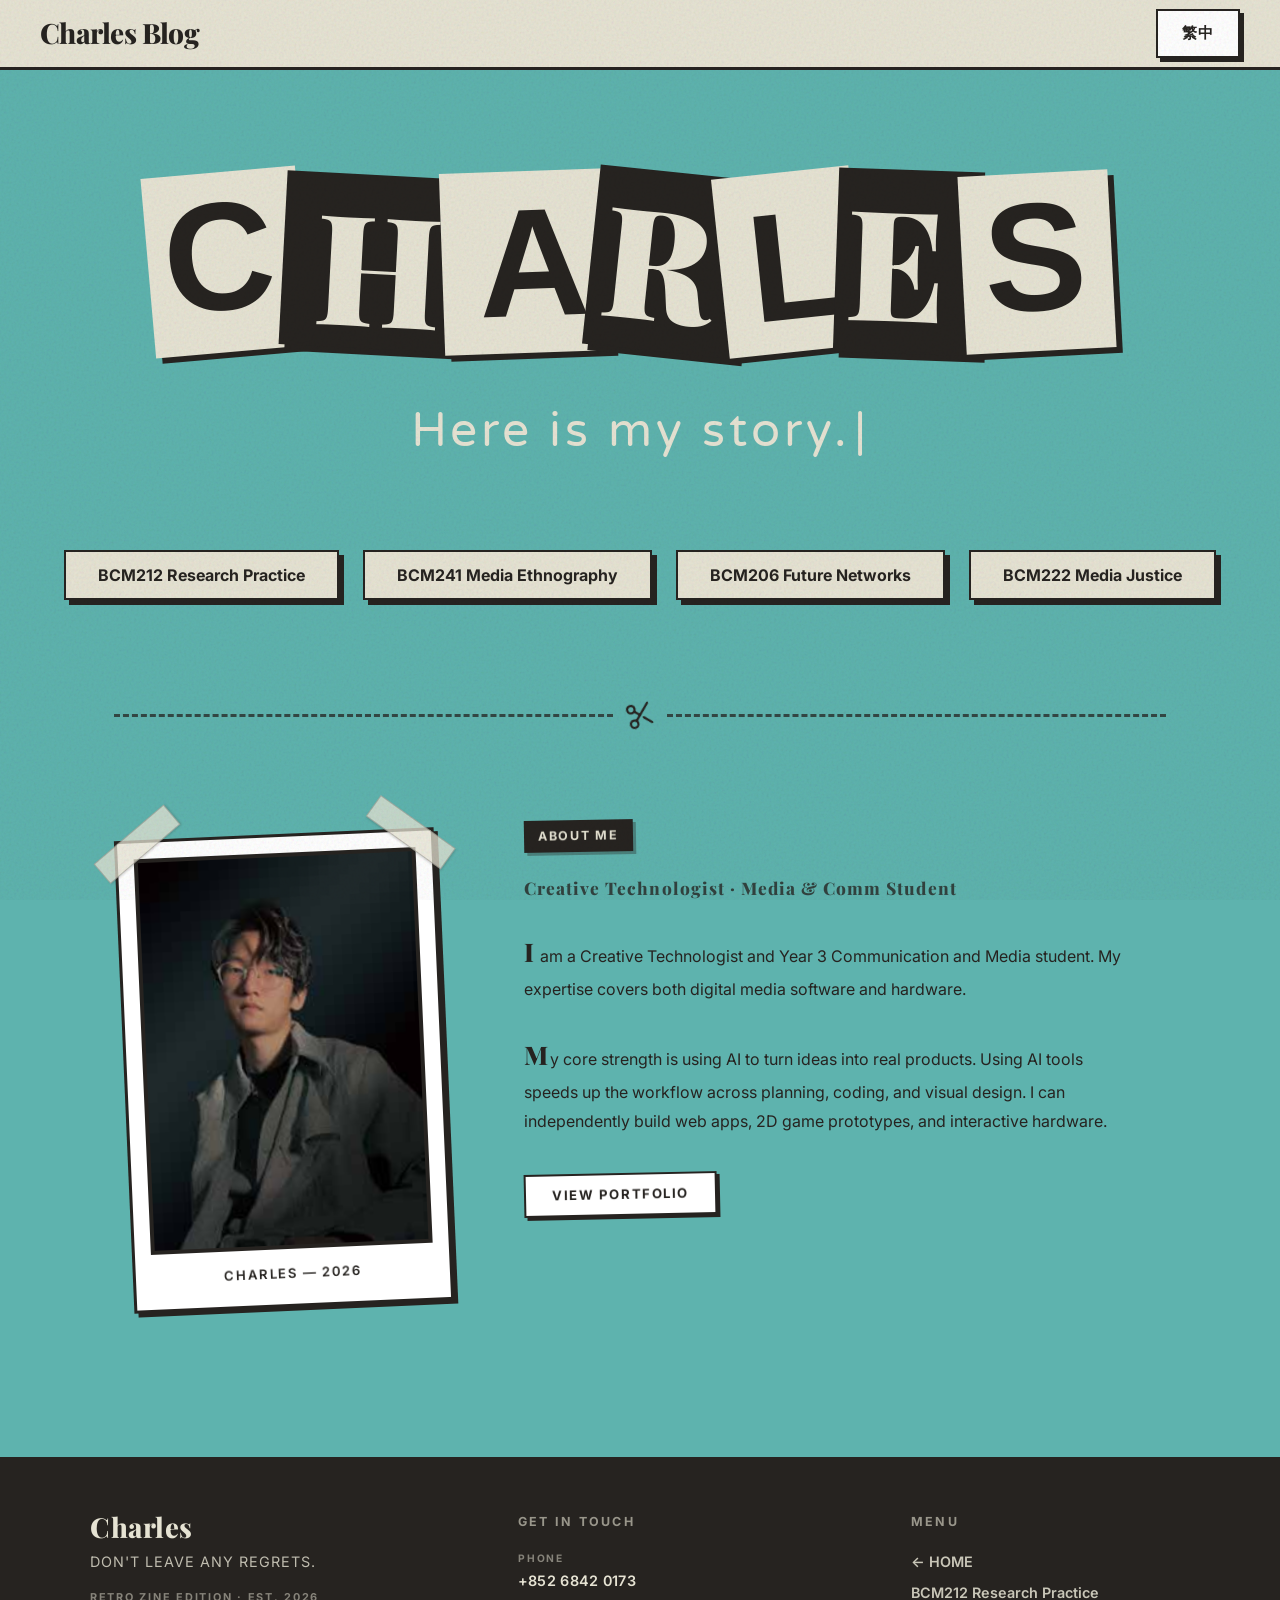
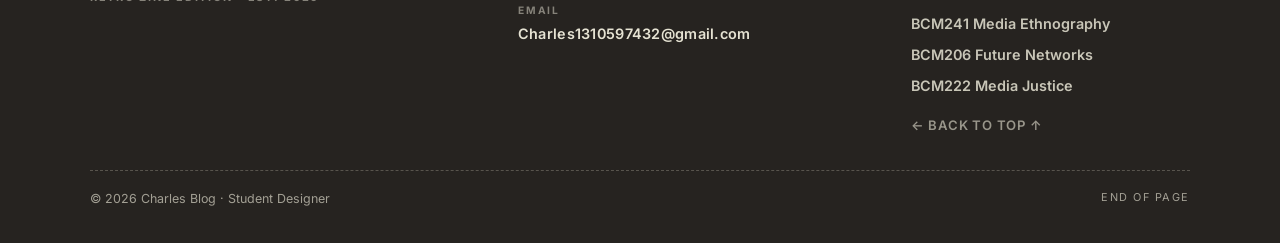
==== index.html @ c392b86a "第一次正式上傳" ====
<!DOCTYPE html>
<html lang="en">
<head>
    <meta charset="UTF-8">
    <meta name="viewport" content="width=device-width, initial-scale=1.0">
    <meta name="description" content="Charles Blog — student designer zine." data-i18n-attr="content:home.metaDesc">
    <title>Charles Blog</title>

    <!-- Google Fonts: Inter(无衬线UI字体) + Playfair Display(衬线标题字体) + Varela Round(圆润副标题) -->
    <link rel="preconnect" href="https://fonts.googleapis.com">
    <link rel="preconnect" href="https://fonts.gstatic.com" crossorigin>
    <link href="https://fonts.googleapis.com/css2?family=Inter:wght@400;500;600;700&family=Playfair+Display:wght@700;800;900&family=Varela+Round&display=swap" rel="stylesheet">

    <!-- 主样式表 -->
    <link rel="stylesheet" href="styles.css">
</head>
<body>
    <!-- 纸张肌理叠加层 -->
    <div class="texture-overlay" aria-hidden="true"></div>

    <!-- 主内容容器 -->
    <div class="main-wrapper">

        <!-- 顶部导航栏 -->
        <nav class="navbar" role="navigation">
            <div class="navbar-container">
                <!-- 左侧 Logo -->
                <a href="index.html" class="logo" aria-label="Charles Blog">
                    Charles Blog
                </a>

                <!-- 右侧导航动作区 -->
                <div class="nav-actions">
                    <button class="lang-switch-btn" data-lang-switch type="button" aria-label="Switch language">
                        <span class="lang-text">EN</span>
                    </button>
                </div>
            </div>
        </nav>

        <!-- 主内容区域 -->
        <main class="content-area" role="main">
            <!-- 英雄区：手工剪报拼贴风格标题 -->
            <section class="hero-section">
                <div class="hero-content">
                    <!-- 拼贴大标题：CHARLES -->
                    <h1 class="collage-title" aria-label="CHARLES">
                        <div class="letter-wrapper">
                            <span class="letter letter-1" style="--rot: -5deg;">C</span>
                        </div>
                        <div class="letter-wrapper">
                            <span class="letter letter-2" style="--rot: 3deg;">H</span>
                        </div>
                        <div class="letter-wrapper">
                            <span class="letter letter-3" style="--rot: -2deg;">A</span>
                        </div>
                        <div class="letter-wrapper">
                            <span class="letter letter-4" style="--rot: 6deg;">R</span>
                        </div>
                        <div class="letter-wrapper">
                            <span class="letter letter-5" style="--rot: -6deg;">L</span>
                        </div>
                        <div class="letter-wrapper">
                            <span class="letter letter-6" style="--rot: 2deg;">E</span>
                        </div>
                        <div class="letter-wrapper">
                            <span class="letter letter-7" style="--rot: -3deg;">S</span>
                        </div>
                    </h1>

                    <!-- 副标题 -->
                    <h2 class="subtitle" data-i18n="home.subtitle">
                        Don't leave any regrets.
                    </h2>

                    <!-- 科目导航按钮 -->
                    <div class="subject-buttons">
                        <a class="subject-btn" href="subjects/bcm212.html">BCM212 Research</a>
                        <a class="subject-btn" href="subjects/bcm241.html">BCM241 Ethnography</a>
                        <a class="subject-btn" href="subjects/bcm206.html">BCM206 Networks</a>
                        <a class="subject-btn" href="subjects/bcm222.html">BCM222 Justice</a>
                    </div>
                </div>
            </section>

            <!-- 剪刀虚线分割 -->
            <div class="scissor-divider" aria-hidden="true">
                <svg class="scissor-icon" viewBox="0 0 24 24" fill="none" stroke="currentColor"
                     stroke-width="1.8" stroke-linecap="round" stroke-linejoin="round">
                    <circle cx="6" cy="6" r="3"></circle>
                    <circle cx="6" cy="18" r="3"></circle>
                    <line x1="20" y1="4" x2="8.12" y2="15.88"></line>
                    <line x1="14.47" y1="14.48" x2="20" y2="20"></line>
                    <line x1="8.12" y1="8.12" x2="12" y2="12"></line>
                </svg>
            </div>

            <!-- ============ About Me ============ -->
            <section class="about-section reveal" id="about" role="region"
                     data-i18n-attr="aria-label:about.ariaLabel" aria-label="About Charles">
                <div class="about-grid">

                    <!-- 左：拍立得人像 -->
                    <figure class="about-figure">
                        <span class="tape tl" aria-hidden="true"></span>
                        <span class="tape tr" aria-hidden="true"></span>
                        <div class="about-photo">
                            <img src="assets/charles-portrait.png"
                                 data-i18n-attr="alt:about.photoAlt"
                                 alt="Portrait of Charles" loading="lazy">
                        </div>
                        <figcaption class="about-caption" data-i18n="about.photoCaption">
                            CHARLES — 2026
                        </figcaption>
                    </figure>

                    <!-- 右：文字介绍 -->
                    <div class="about-text">
                        <p class="about-kicker" data-i18n="about.kicker">ABOUT ME</p>

                        <p class="about-role" data-i18n="about.role">
                            Creative Technologist · Media &amp; Comm Student
                        </p>

                        <p class="about-para" data-i18n="about.p1">
                            I am a Creative Technologist and Year 3 Communication and Media student. My expertise covers both digital media software and hardware.
                        </p>
                        <p class="about-para" data-i18n="about.p2">
                            My core strength is using AI to turn ideas into real products. Using AI tools speeds up the workflow across planning, coding, and visual design. I can independently build web apps, 2D game prototypes, and interactive hardware.
                        </p>

                        <a class="portfolio-btn"
                           href="https://drive.google.com/file/d/10FQ2n9j9mQX9vPs2z64FP_D8mYQfbnLA/view?usp=drive_link"
                           target="_blank" rel="noopener noreferrer">
                            <span class="pb-main" data-i18n="about.portfolioBtn">VIEW PORTFOLIO</span>
                        </a>
                    </div>

                </div>
            </section>

        </main>

        <!-- ============ 页脚 / 基础信息 ============ -->
        <footer class="site-footer" role="contentinfo">
            <div class="footer-inner">

                <!-- 栏目一：身份 -->
                <div class="footer-col footer-col--id">
                    <p class="footer-name">Charles</p>
                    <p class="footer-tagline" data-i18n="footer.tagline">DON'T LEAVE ANY REGRETS.</p>
                    <p class="footer-edition" data-i18n="footer.edition">RETRO ZINE EDITION · EST. 2026</p>
                </div>

                <!-- 栏目二：联系方式（纯文字，无框无链接） -->
                <div class="footer-col footer-col--contact">
                    <h3 class="footer-heading" data-i18n="contact.heading">GET IN TOUCH</h3>
                    <ul class="contact-list" data-i18n-attr="aria-label:contact.ariaLabel"
                        aria-label="Contact information">
                        <li class="contact-item">
                            <span class="c-label" data-i18n="contact.phone">PHONE</span>
                            <span class="c-value">+852 6842 0173</span>
                        </li>
                        <li class="contact-item">
                            <span class="c-label" data-i18n="contact.email">EMAIL</span>
                            <span class="c-value">Charles1310597432@gmail.com</span>
                        </li>
                    </ul>
                </div>

                <!-- 栏目三：选单 -->
                <div class="footer-col footer-col--more">
                    <h3 class="footer-heading" data-i18n="footer.menuHeading">MENU</h3>
                    <nav class="footer-links" data-i18n-attr="aria-label:footer.linksLabel"
                         aria-label="Subject links"></nav>
                </div>

            </div>

            <div class="footer-meta">
                <span data-i18n="footer.credit">© 2026 Charles Blog · Student Designer</span>
                <span class="footer-end" data-i18n="footer.end">END OF PAGE</span>
            </div>
        </footer>

    </div>

    <!-- 基础交互逻辑 -->
    <script src="i18n.js"></script>
    <script src="content.js"></script>
    <script src="shared.js"></script>
    <script src="script.js"></script>
</body>
</html>
---- styles.css ----
/* ====================================
   Charles Blog - 复古独立杂志风格
   第一阶段：全局骨架与导航栏
   ==================================== */

/* ===== CSS 全局变量定义 ===== */
:root {
    /* 核心色彩系统 */
    --bg-teal: #5EB3AE;           /* 复古松石青 - 主背景色 */
    --dark-frame: #262320;        /* 暖调曜石黑 - 边框、阴影、主文本 */
    --cream-white: #E6E3D3;       /* 做旧奶油白 - 卡片、导航栏底色 */
    
    /* 字体家族 */
    --font-ui: 'Inter', -apple-system, BlinkMacSystemFont, 'Segoe UI', sans-serif;
    --font-display: 'Playfair Display', Georgia, 'Times New Roman', serif;
    
    /* 边框与阴影规范 */
    --border-thick: 3px solid var(--dark-frame);
    --border-medium: 2px solid var(--dark-frame);
    --shadow-hard: 4px 4px 0px var(--dark-frame);
    --shadow-pressed: 0px 0px 0px var(--dark-frame);
    
    /* 导航栏高度 */
    --navbar-height: 70px;
}

/* ===== 全局重置与基础样式 ===== */
*,
*::before,
*::after {
    margin: 0;
    padding: 0;
    box-sizing: border-box;
}

html {
    font-size: 16px;
    scroll-behavior: smooth;
}

body {
    font-family: var(--font-ui);
    background-color: var(--bg-teal);
    color: var(--dark-frame);
    line-height: 1.6;
    min-height: 100vh;
    overflow-x: hidden;
    position: relative;
}

/* ===== 纸张肌理效果 ===== */
.texture-overlay {
    position: fixed;
    top: 0;
    left: 0;
    width: 100%;
    height: 100%;
    pointer-events: none;
    z-index: 9999;
    opacity: 0.15;
    mix-blend-mode: multiply; /* 正片叠底，让噪点融入背景 */
    
    /* SVG 噪点纹理 - 模拟复古纸张质感 */
    background-image: url("data:image/svg+xml,%3Csvg viewBox='0 0 400 400' xmlns='http://www.w3.org/2000/svg'%3E%3Cfilter id='noiseFilter'%3E%3CfeTurbulence type='fractalNoise' baseFrequency='0.9' numOctaves='4' stitchTiles='stitch'/%3E%3C/filter%3E%3Crect width='100%25' height='100%25' filter='url(%23noiseFilter)'/%3E%3C/svg%3E");
    background-repeat: repeat;
}

/* ===== 主内容容器 ===== */
.main-wrapper {
    width: 100%;
    min-height: 100vh;
    position: relative;
}

/* ===== 顶部导航栏 ===== */
.navbar {
    position: fixed;
    top: 0;
    left: 0;
    right: 0;
    width: 100%;
    height: var(--navbar-height);
    background-color: var(--cream-white);
    border-bottom: var(--border-thick);
    z-index: 1000;
    display: flex;
    align-items: center;
    padding: 20px 40px;
    box-sizing: border-box;
}

.navbar-container {
    width: 100%;
    display: flex;
    justify-content: space-between;
    align-items: center;
}

/* Logo 样式 */
.logo {
    font-family: var(--font-display);
    font-size: 1.75rem;
    font-weight: 800;
    color: var(--dark-frame);
    text-decoration: none;
    letter-spacing: -0.02em;
    transition: opacity 0.2s ease;
}

.logo:hover {
    opacity: 0.7;
}

/* 右侧操作区域 */
.nav-actions {
    display: flex;
    align-items: center;
    gap: 16px;
}

/* 语言切换按钮 - 复古立体按键样式 */
.lang-switch-btn {
    background-color: #FFFFFF;
    border: var(--border-medium);
    padding: 12px 24px; /* 增加内边距，让按键更宽阔 */
    font-family: var(--font-ui);
    font-size: 0.95rem;
    font-weight: 700; /* 加粗字体 */
    color: var(--dark-frame);
    cursor: pointer;
    position: relative;
    transition: transform 0.1s ease;
    box-shadow: var(--shadow-hard);
}

/* 悬停状态 */
.lang-switch-btn:hover {
    background-color: var(--cream-white);
}

/* 按下状态 - 模拟物理按键下压 */
.lang-switch-btn:active,
.lang-switch-btn.pressed {
    transform: translate(4px, 4px);
    box-shadow: var(--shadow-pressed);
}

/* 当前语言为繁体中文时，按钮反色显示（提示已切换） */
.lang-switch-btn[data-current-lang="zh"] {
    background-color: var(--dark-frame);
    color: var(--cream-white);
}
.lang-switch-btn[data-current-lang="zh"]:hover {
    background-color: #3a3630;
}

/* 按钮文本 */
.lang-text {
    display: block;
    letter-spacing: 0.05em;
}

/* ===== 主内容区域 ===== */
.content-area {
    padding-top: var(--navbar-height);
    min-height: calc(100vh - var(--navbar-height));
}

/* ===== 英雄区：手工剪报拼贴风格 ===== */
.hero-section {
    height: 70vh;
    display: flex;
    align-items: center;
    justify-content: center;
    padding: 0 5vw;
}

.hero-content {
    display: flex;
    flex-direction: column;
    align-items: center;
    text-align: center;
    position: relative;
}

/* 拼贴大标题容器 */
.collage-title {
    display: inline-flex;
    align-items: center;
    justify-content: center;
    flex-wrap: wrap;
    margin: 0 -8px; /* 负外边距让字母挤压重叠 */
}

/* ===== 外层包裹器：专职工场动画 ===== */
.letter-wrapper {
    display: inline-block;
    animation: chaotic-drop 0.9s cubic-bezier(0.2, 0.7, 0.3, 1.1) forwards;
    opacity: 0;
}

/* 硬编码乱序延迟（转移到外层） */
.letter-wrapper:nth-child(1) { animation-delay: 0.20s; } /* C */
.letter-wrapper:nth-child(2) { animation-delay: 0.35s; } /* H */
.letter-wrapper:nth-child(3) { animation-delay: 0.00s; } /* A - 最先掉落 */
.letter-wrapper:nth-child(4) { animation-delay: 0.15s; } /* R */
.letter-wrapper:nth-child(5) { animation-delay: 0.40s; } /* L - 最后掉落 */
.letter-wrapper:nth-child(6) { animation-delay: 0.08s; } /* E */
.letter-wrapper:nth-child(7) { animation-delay: 0.28s; } /* S */

/* 乱序物理掉落关键影格（外层：仅负责位移和缩放） */
@keyframes chaotic-drop {
    0% {
        opacity: 0;
        transform: translateY(-80px) scale(1.4);
    }
    70% {
        opacity: 1;
        transform: translateY(4px) scale(0.96);
    }
    100% {
        opacity: 1;
        transform: translateY(0) scale(1);
    }
}

/* ===== 内层字母：专职静态倾斜与 Hover 交互 ===== */
/* 每个字母的基础样式 */
.letter {
    display: inline-block;
    font-size: clamp(5rem, 12vw, 10rem); /* 大幅增加字号 */
    font-weight: 900;
    line-height: 1;
    position: relative;
    /* 应用静态倾斜 */
    transform: rotate(var(--rot));
    /* 默认阴影 */
    box-shadow: 6px 6px 0px var(--dark-frame);
    /* 丝滑过渡效果 */
    transition: transform 0.4s cubic-bezier(0.25, 1, 0.5, 1), 
                box-shadow 0.4s cubic-bezier(0.25, 1, 0.5, 1);
}

/* 悬停效果 - 轻微上浮 */
.letter:hover {
    transform: translateY(-6px) scale(1.05) rotate(var(--rot));
    box-shadow: 10px 10px 0px var(--dark-frame);
}

/* 字体混搭：奇数=粗犷无衬线黑体，偶数=优雅衬线体 */
.letter-1 { /* C - 无衬线黑体 */
    font-family: 'Impact', 'Arial Black', sans-serif;
    background: #E6E3D3;
    color: #262320;
    padding: 8px 28px 18px 16px; /* 放大内边距 */
    margin-left: -20px; /* 放大错位 */
    z-index: 7;
}

.letter-2 { /* H - 衬线体 */
    font-family: 'Playfair Display', Georgia, serif;
    font-weight: 900;
    background: #262320;
    color: #E6E3D3;
    padding: 12px 24px 8px 32px; /* 放大内边距 */
    margin-left: -20px; /* 放大错位 */
    z-index: 6;
}

.letter-3 { /* A - 无衬线黑体 */
    font-family: 'Impact', 'Arial Black', sans-serif;
    background: #E6E3D3;
    color: #262320;
    padding: 16px 20px 12px 36px; /* 放大内边距 */
    margin-left: -24px; /* 放大错位 */
    z-index: 5;
}

.letter-4 { /* R - 衬线体 */
    font-family: 'Playfair Display', Georgia, serif;
    font-weight: 900;
    background: #262320;
    color: #E6E3D3;
    padding: 10px 32px 16px 12px; /* 放大内边距 */
    margin-left: -18px; /* 放大错位 */
    z-index: 4;
}

.letter-5 { /* L - 无衬线黑体 */
    font-family: 'Impact', 'Arial Black', sans-serif;
    background: #E6E3D3;
    color: #262320;
    padding: 18px 16px 8px 28px; /* 放大内边距 */
    margin-left: -26px; /* 放大错位 */
    z-index: 3;
}

.letter-6 { /* E - 衬线体 */
    font-family: 'Playfair Display', Georgia, serif;
    font-weight: 900;
    background: #262320;
    color: #E6E3D3;
    padding: 12px 36px 18px 10px; /* 放大内边距 */
    margin-left: -22px; /* 放大错位 */
    z-index: 2;
}

.letter-7 { /* S - 无衬线黑体 */
    font-family: 'Impact', 'Arial Black', sans-serif;
    background: #E6E3D3;
    color: #262320;
    padding: 8px 26px 16px 22px; /* 放大内边距 */
    margin-left: -20px; /* 放大错位 */
    z-index: 1;
}

/* 副标题样式 */
.subtitle {
    font-family: 'Varela Round', var(--font-ui);
    font-size: clamp(1.5rem, 5vw, 3rem);
    color: var(--cream-white);
    letter-spacing: 4px;
    margin-top: 40px;
    font-weight: 400;
    display: inline-block;
    /* 打字揭示动画 - 在大标题完成后启动 */
    animation: wipe-reveal 1.2s ease-out 1.0s forwards;
    opacity: 0;
    clip-path: inset(0 100% 0 0);
}

/* 打字揭示动画 */
@keyframes wipe-reveal {
    0% {
        clip-path: inset(0 100% 0 0);
        opacity: 1;
    }
    100% {
        clip-path: inset(0 0 0 0);
        opacity: 1;
    }
}

/* 打字机游标效果 */
.subtitle::after {
    content: '|';
    color: var(--cream-white);
    animation: blink 1s step-end infinite;
    margin-left: 4px;
    font-weight: 400;
}

/* 游标闪烁动画 */
@keyframes blink {
    0%, 50% {
        opacity: 1;
    }
    51%, 100% {
        opacity: 0;
    }
}

/* ===== 科目导航按钮 ===== */
.subject-buttons {
    display: flex;
    justify-content: center;
    align-items: center;
    gap: 24px;
    flex-wrap: wrap;
    margin-top: 80px; /* 大幅增加间距，确保留白充足 */
}

.subject-btn {
    background-color: var(--cream-white);
    color: var(--dark-frame);
    border: 2px solid var(--dark-frame);
    padding: 12px 32px;
    font-family: var(--font-ui);
    font-size: 1rem;
    font-weight: 700;
    cursor: pointer;
    position: relative;
    transition: transform 0.15s ease, background-color 0.2s ease;
    box-shadow: 5px 5px 0px var(--dark-frame);
    /* 上浮淡入动画 - 仅首屏加载播放一次 */
    /* 说明：动画只挂在 .is-entering（JS 首屏加、播完即移除），
       语言切换重绘按钮时不会再挂上，因此不会重复播放入场动画。 */
    opacity: 1;
}

.subject-buttons.is-entering .subject-btn {
    opacity: 0;
    animation: fade-up 0.5s ease-out 2.0s forwards;
}

/* 上浮淡入动画 */
@keyframes fade-up {
    0% {
        opacity: 0;
        transform: translateY(15px);
    }
    100% {
        opacity: 1;
        transform: translateY(0);
    }
}

/* 悬停状态 */
.subject-btn:hover {
    background-color: #FFFFFF;
    cursor: pointer;
}

/* 按下状态 - 物理下压效果 */
.subject-btn:active {
    transform: translate(5px, 5px);
    box-shadow: 0px 0px 0px var(--dark-frame);
}

/* ===== 响应式设计 ===== */
/* 科目入口现为 <a> 链接（第二阶段改造），保持按键外观 */
.subject-btn {
    display: inline-block;
    text-decoration: none;
    line-height: 1.4;
}

@media (max-width: 768px) {
    .navbar-container {
        padding: 0 20px;
    }
    
    .logo {
        font-size: 1.4rem;
    }
    
    .lang-switch-btn {
        padding: 8px 16px;
        font-size: 0.85rem;
    }
    
    /* 英雄区响应式调整 */
    .hero-section {
        height: 60vh;
    }
    
    /* 移动端字母调整 */
    .letter {
        font-size: clamp(3.5rem, 10vw, 6rem);
    }
    
    .letter-1, .letter-3, .letter-5, .letter-7 {
        padding: 6px 18px 12px 12px;
        margin-left: -14px;
    }
    
    .letter-2, .letter-4, .letter-6 {
        padding: 10px 16px 6px 20px;
        margin-left: -14px;
    }
    
    .subtitle {
        margin-top: 30px;
        letter-spacing: 3px;
    }
    
    /* 科目按钮响应式 */
    .subject-buttons {
        gap: 16px;
        margin-top: 60px; /* 平板端保持充足间距 */
    }
    
    .subject-btn {
        padding: 10px 24px;
        font-size: 0.9rem;
    }
}

@media (max-width: 480px) {
    :root {
        --navbar-height: 60px;
    }
    
    .logo {
        font-size: 1.2rem;
    }
    
    .lang-switch-btn {
        padding: 6px 12px;
        font-size: 0.8rem;
    }
    
    /* 英雄区移动端优化 */
    .hero-section {
        height: 50vh;
        padding: 0 10vw;
    }
    
    .collage-title {
        margin: 0 -2px;
    }
    
    /* 移动端字母进一步缩小 */
    .letter {
        font-size: clamp(2.5rem, 8vw, 4.5rem);
    }
    
    .letter-1, .letter-3, .letter-5, .letter-7 {
        padding: 4px 14px 8px 8px;
        margin-left: -10px;
    }
    
    .letter-2, .letter-4, .letter-6 {
        padding: 6px 12px 4px 14px;
        margin-left: -10px;
    }
    
    .subtitle {
        margin-top: 20px;
        letter-spacing: 2px;
    }
    
    /* 科目按钮移动端优化 */
    .subject-buttons {
        gap: 12px;
        margin-top: 40px; /* 移动端保持适当间距 */
        flex-direction: column;
        align-items: center;
    }
    
    .subject-btn {
        padding: 10px 20px;
        font-size: 0.85rem;
        width: 100%;
        max-width: 280px;
    }
}

/* ====================================
   第五阶段：About Me + 联系信息页脚
   ==================================== */

/* ===== 剪裁分割线（与其他页共用视觉母题） ===== */
.scissor-divider {
    display: flex;
    align-items: center;
    gap: 12px;
    max-width: 1100px;
    margin: 0 auto;
    padding: 0 24px;
    color: var(--dark-frame);
}

.scissor-divider::before,
.scissor-divider::after {
    content: '';
    flex: 1;
    border-top: 3px dashed var(--dark-frame);
    opacity: 0.75;
}

.scissor-divider .scissor-icon {
    width: 30px;
    height: 30px;
    flex: 0 0 auto;
    transform: rotate(-15deg);
}

/* ===== 胶带贴角 ===== */
.tape {
    position: absolute;
    width: 92px;
    height: 26px;
    background: rgba(230, 227, 211, 0.75);
    border: 1px solid rgba(38, 35, 32, 0.25);
    box-shadow: 1px 1px 2px rgba(38, 35, 32, 0.2);
    z-index: 3;
}

.tape.tl { top: -12px; left: -26px; transform: rotate(-38deg); }
.tape.tr { top: -12px; right: -26px; transform: rotate(38deg); }

/* ===== About Me 区块 ===== */
.about-section {
    padding: 90px 0 110px;
}

.about-grid {
    max-width: 1100px;
    margin: 0 auto;
    padding: 0 24px;
    display: grid;
    grid-template-columns: 340px 1fr;
    gap: 70px;
    align-items: start;
}

/* 左侧：拍立得人像 */
.about-figure {
    position: relative;
    background: #FFFFFF;
    border: var(--border-thick);
    padding: 16px 16px 20px;
    box-shadow: var(--shadow-hard);
    transform: rotate(-2.5deg);
    margin: 14px 10px 0;
    transition: transform 0.4s cubic-bezier(0.25, 1, 0.5, 1), box-shadow 0.4s ease;
}

.about-figure:hover {
    transform: rotate(-0.5deg) translateY(-6px);
    box-shadow: 8px 8px 0px var(--dark-frame);
}

.about-figure img {
    display: block;
    width: 100%;
    height: auto;
    border: 2px solid var(--dark-frame);
    /* 人像自带深色背景，与站点暖黑呼应 */
}

.about-figure figcaption {
    margin-top: 14px;
    font-family: var(--font-round, var(--font-ui));
    font-size: 0.82rem;
    font-weight: 600;
    letter-spacing: 0.12em;
    text-align: center;
    color: var(--dark-frame);
    text-transform: uppercase;
}

/* 右侧：文字 */
.about-kicker {
    display: inline-block;
    background: var(--dark-frame);
    color: var(--cream-white);
    font-family: var(--font-ui);
    font-size: 0.78rem;
    font-weight: 700;
    letter-spacing: 0.14em;
    text-transform: uppercase;
    padding: 6px 14px;
    margin-bottom: 22px;
    transform: rotate(-1deg);
    box-shadow: 3px 3px 0px rgba(38, 35, 32, 0.35);
}

/* 职衔行（紧跟 kicker，替代原大标题位置） */
.about-role {
    display: block;
    font-family: var(--font-display);
    font-weight: 800;
    font-size: 1.08rem;
    letter-spacing: 0.06em;
    color: var(--dark-frame);
    opacity: 0.78;
    margin: 0 0 8px;
}

/* 人像拍立得的相片框与说明文字别名（与 HTML 结构对应） */
.about-photo {
    display: block;
    background: var(--dark-frame);
    border: 2px solid var(--dark-frame);
    overflow: hidden;
}

.about-caption {
    margin-top: 14px;
    font-family: var(--font-round, var(--font-ui));
    font-size: 0.82rem;
    font-weight: 600;
    letter-spacing: 0.12em;
    text-align: center;
    color: var(--dark-frame);
    text-transform: uppercase;
}

.about-text p.about-para {
    font-family: var(--font-ui);
    font-size: 1rem;
    line-height: 1.85;
    color: var(--dark-frame);
    margin-top: 26px;
    max-width: 60ch;
}

.about-text p.about-para::first-letter {
    font-family: var(--font-display);
    font-size: 1.6em;
    font-weight: 800;
    margin-right: 2px;
}

/* PORTFOLIO 方格按钮（接入 Google Drive 作品集） */
.portfolio-btn {
    display: inline-flex;
    align-items: center;
    justify-content: center;
    margin-top: 36px;
    background: #FFFFFF;
    border: var(--border-medium);
    padding: 9px 26px;
    box-shadow: 3px 3px 0px var(--dark-frame);
    transform: rotate(-1.2deg);
    text-decoration: none;
    transition: transform 0.2s ease, box-shadow 0.2s ease, background-color 0.2s ease;
}

.portfolio-btn:hover {
    transform: rotate(0deg) translateY(-3px);
    box-shadow: 5px 5px 0px var(--dark-frame);
    background: var(--cream-white);
}

.portfolio-btn:active {
    transform: translate(3px, 3px);
    box-shadow: 0 0 0 var(--dark-frame);
}

.portfolio-btn .pb-main {
    font-family: var(--font-ui);
    font-size: 0.82rem;
    font-weight: 700;
    letter-spacing: 0.12em;
    text-transform: uppercase;
    color: var(--dark-frame);
}

/* ===== 页脚（含联系信息） ===== */
.site-footer {
    margin-top: 40px;
    background-color: var(--dark-frame);
    color: var(--cream-white);
    border-top: var(--border-thick);
    padding: 52px 40px 34px;
}

.footer-inner {
    max-width: 1100px;
    margin: 0 auto;
    display: grid;
    grid-template-columns: 1.1fr 1fr 0.8fr;
    gap: 44px;
}

.footer-logo {
    font-family: var(--font-display);
    font-size: 1.5rem;
    font-weight: 800;
    color: var(--cream-white);
    text-decoration: none;
}

/* 页脚栏目标题下方留白 */
.footer-col {
    min-width: 0;
}

.footer-col--id .footer-name {
    font-family: var(--font-display);
    font-size: 1.72rem;
    font-weight: 800;
    line-height: 1.1;
    color: var(--cream-white);
    letter-spacing: 0.02em;
}

.footer-edition {
    margin-top: 16px;
    font-family: var(--font-ui);
    font-size: 0.68rem;
    font-weight: 700;
    letter-spacing: 0.16em;
    text-transform: uppercase;
    opacity: 0.5;
}

/* 页脚链接内的回到顶部 */
.footer-links a.to-top {
    margin-top: 10px;
    opacity: 0.6;
    font-size: 0.82rem;
    letter-spacing: 0.06em;
}

.footer-meta .footer-end {
    letter-spacing: 0.14em;
    text-transform: uppercase;
    font-size: 0.68rem;
}

.footer-tagline {
    font-family: var(--font-round, var(--font-ui));
    font-size: 0.9rem;
    opacity: 0.8;
    margin-top: 8px;
    letter-spacing: 1px;
}

.footer-heading {
    font-family: var(--font-ui);
    font-size: 0.78rem;
    font-weight: 700;
    letter-spacing: 0.18em;
    text-transform: uppercase;
    opacity: 0.6;
    margin-bottom: 18px;
}

/* 联系方式：纯文字列表（无框、无底色、无链接） */
.contact-list {
    display: flex;
    flex-direction: column;
    gap: 10px;
}

.contact-item {
    display: flex;
    flex-direction: column;
    gap: 3px;
    font-family: var(--font-ui);
}

.contact-item .c-label {
    font-size: 0.64rem;
    font-weight: 700;
    letter-spacing: 0.18em;
    text-transform: uppercase;
    color: var(--cream-white);
    opacity: 0.5;
}

.contact-item .c-value {
    font-size: 0.9rem;
    font-weight: 600;
    letter-spacing: 0.02em;
    color: var(--cream-white);
    word-break: break-all;
}

/* 页脚链接 */
.footer-links {
    display: flex;
    flex-direction: column;
    gap: 8px;
}

.footer-links a {
    color: var(--cream-white);
    text-decoration: none;
    font-size: 0.9rem;
    font-weight: 600;
    opacity: 0.85;
    transition: opacity 0.2s ease, transform 0.2s ease;
    width: fit-content;
}

.footer-links a:hover { opacity: 1; transform: translateX(4px); }

/* 页脚底行 */
.footer-meta {
    max-width: 1100px;
    margin: 34px auto 0;
    padding-top: 18px;
    border-top: 1px dashed rgba(230, 227, 211, 0.4);
    font-size: 0.78rem;
    opacity: 0.65;
    display: flex;
    justify-content: space-between;
    gap: 12px;
    flex-wrap: wrap;
}

/* ===== About + 页脚 响应式 ===== */
@media (max-width: 960px) {
    .about-grid {
        grid-template-columns: 1fr;
        gap: 48px;
    }
    .about-figure {
        max-width: 300px;
        margin: 14px auto 0;
    }
    .footer-inner {
        grid-template-columns: 1fr;
        gap: 36px;
    }
}

@media (max-width: 600px) {
    .about-section { padding: 64px 0 76px; }
    .site-footer { padding: 44px 20px 28px; }
    .contact-item { width: 100%; }
}
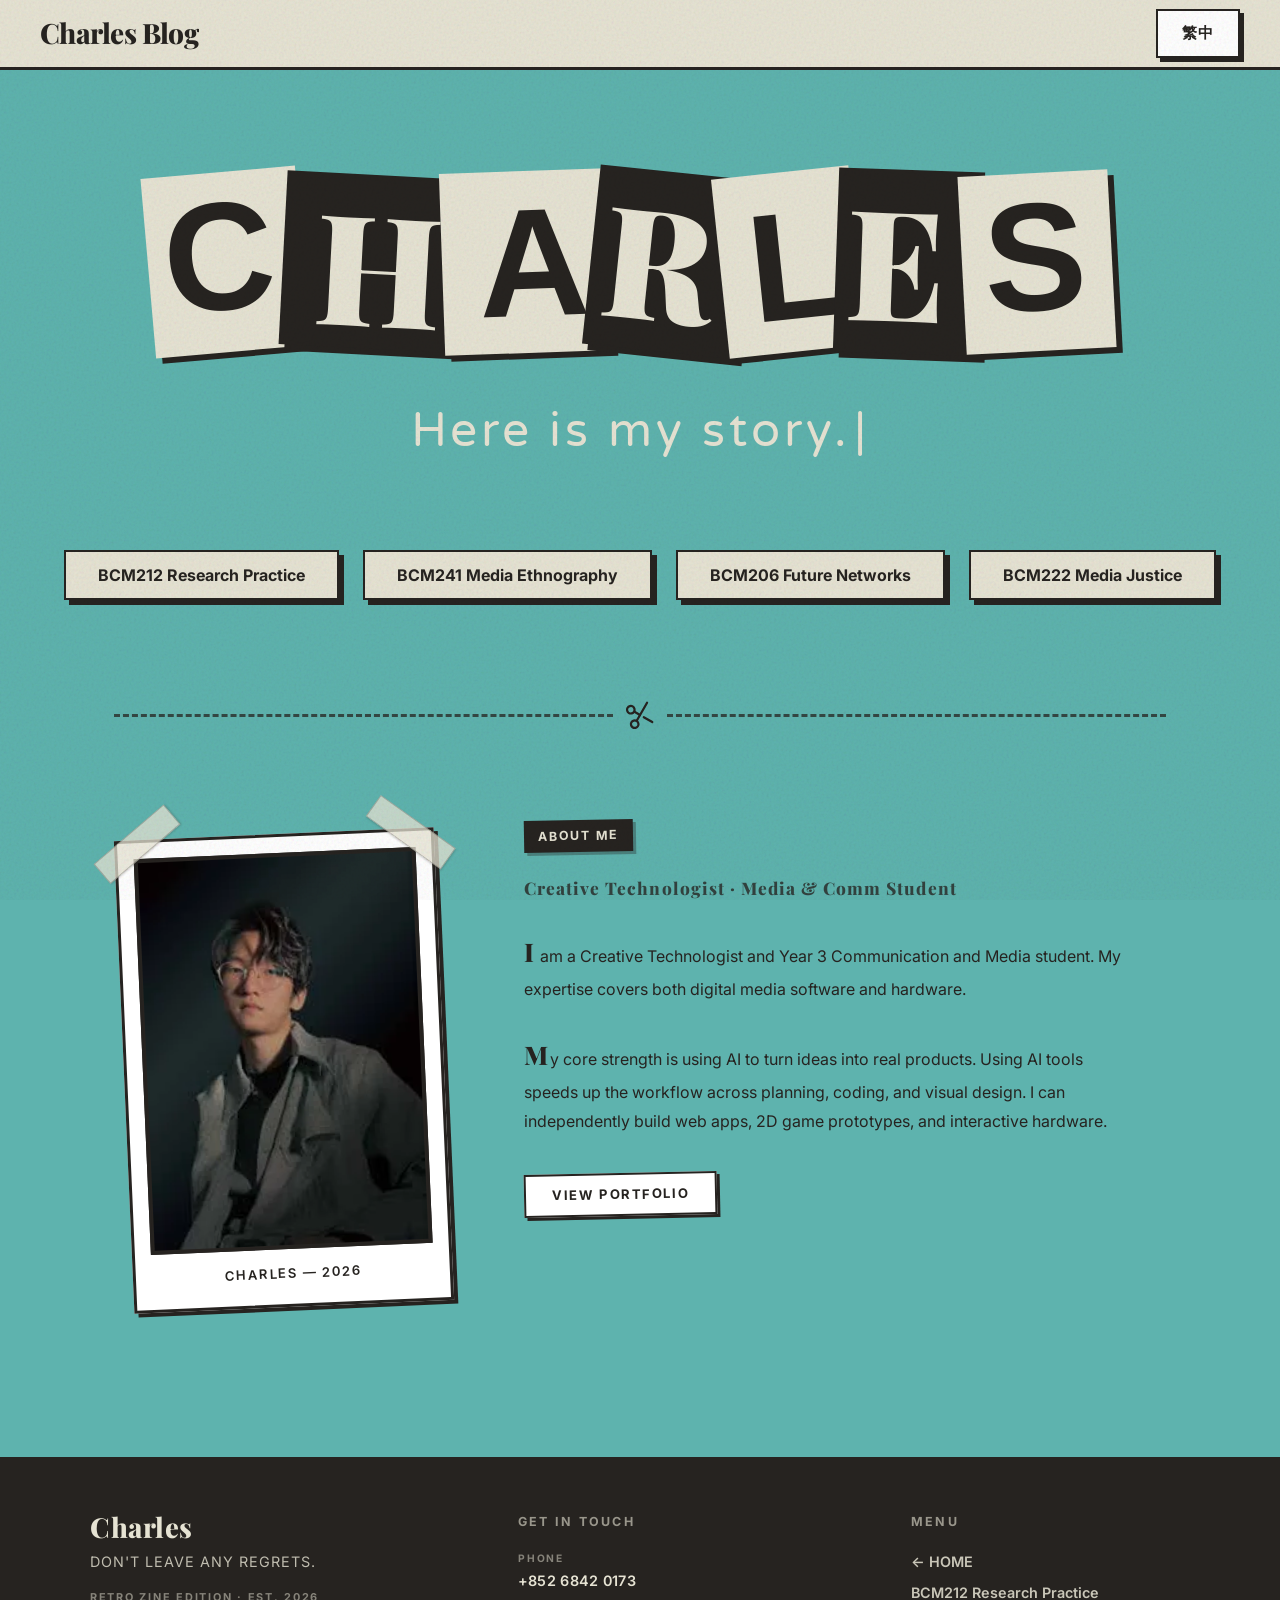
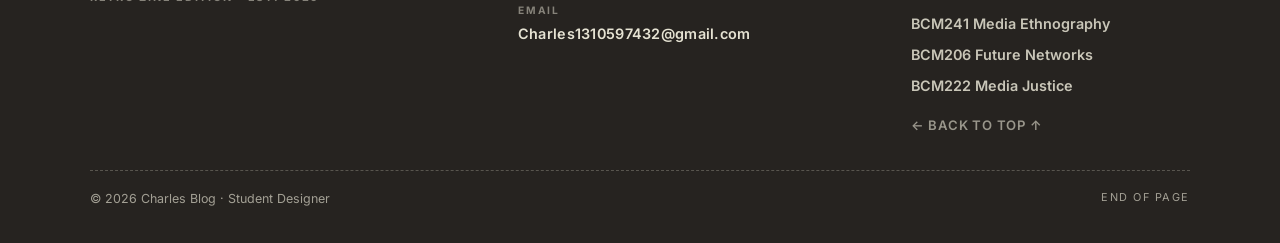
==== commit 69868542: "第二十階段：翻頁加載動畫 + 圖片轉 WebP 瘦身（23 MB → 3.3 MB） · 病根：全站圖片 23.3 MB（未壓縮 PNG，單張封面 1.2-1.8 MB），   這是翻頁卡頓的主因；動" ====
--- a/index.html
+++ b/index.html
@@ -16,6 +16,17 @@
 </head>
 <body>
     <!-- 纸张肌理叠加层 -->
+    <!-- 翻页加载层：hero 图下载完之前盖住半空骨架，由 shared.js 在首图就绪时收起。
+         内联在 HTML 里（而非由 JS 生成）才能赶上首屏第一帧，不等脚本。 -->
+    <div class="zine-loader" aria-hidden="true">
+        <div class="loader-cards">
+            <span class="loader-card"></span>
+            <span class="loader-card"></span>
+            <span class="loader-card"></span>
+        </div>
+        <p class="loader-label" data-i18n="loading.label">LOADING</p>
+    </div>
+
     <div class="texture-overlay" aria-hidden="true"></div>
 
     <!-- 主内容容器 -->
--- a/styles.css
+++ b/styles.css
@@ -79,13 +79,14 @@
     left: 0;
     right: 0;
     width: 100%;
-    height: var(--navbar-height);
+    height: calc(var(--navbar-height) + env(safe-area-inset-top, 0px));
     background-color: var(--cream-white);
     border-bottom: var(--border-thick);
     z-index: 1000;
     display: flex;
     align-items: center;
-    padding: 20px 40px;
+    /* 刘海屏/手机浏览器地址栏收缩时，顶部留出安全区，避免被状态栏遮住 */
+    padding: calc(20px + env(safe-area-inset-top, 0px)) 40px 20px;
     box-sizing: border-box;
 }
 
@@ -94,6 +95,8 @@
     display: flex;
     justify-content: space-between;
     align-items: center;
+    gap: 12px;
+    flex-wrap: nowrap;
 }
 
 /* Logo 样式 */
@@ -105,6 +108,12 @@
     text-decoration: none;
     letter-spacing: -0.02em;
     transition: opacity 0.2s ease;
+    /* 极限窄屏：允许收缩并省略，避免与语言按钮重叠 */
+    flex: 0 1 auto;
+    min-width: 0;
+    overflow: hidden;
+    text-overflow: ellipsis;
+    white-space: nowrap;
 }
 
 .logo:hover {
@@ -116,6 +125,8 @@
     display: flex;
     align-items: center;
     gap: 16px;
+    /* 语言按钮优先保证完整可见，不参与收缩 */
+    flex: 0 0 auto;
 }
 
 /* 语言切换按钮 - 复古立体按键样式 */
@@ -162,17 +173,20 @@
 
 /* ===== 主内容区域 ===== */
 .content-area {
-    padding-top: var(--navbar-height);
+    padding-top: calc(var(--navbar-height) + env(safe-area-inset-top, 0px));
     min-height: calc(100vh - var(--navbar-height));
 }
 
 /* ===== 英雄区：手工剪报拼贴风格 ===== */
 .hero-section {
-    height: 70vh;
+    min-height: 70vh;
     display: flex;
     align-items: center;
     justify-content: center;
     padding: 0 5vw;
+    /* 字母掉落动画起手从上方进入，需留出溢出空间，
+       否则手机端初始帧会被导航栏/容器边缘裁掉 */
+    overflow: visible;
 }
 
 .hero-content {
@@ -382,6 +396,10 @@
     position: relative;
     transition: transform 0.15s ease, background-color 0.2s ease;
     box-shadow: 5px 5px 0px var(--dark-frame);
+    /* 科目入口现为 <a> 链接（第二阶段改造），保持按键外观 */
+    display: inline-block;
+    text-decoration: none;
+    line-height: 1.4;
     /* 上浮淡入动画 - 仅首屏加载播放一次 */
     /* 说明：动画只挂在 .is-entering（JS 首屏加、播完即移除），
        语言切换重绘按钮时不会再挂上，因此不会重复播放入场动画。 */
@@ -418,12 +436,6 @@
 }
 
 /* ===== 响应式设计 ===== */
-/* 科目入口现为 <a> 链接（第二阶段改造），保持按键外观 */
-.subject-btn {
-    display: inline-block;
-    text-decoration: none;
-    line-height: 1.4;
-}
 
 @media (max-width: 768px) {
     .navbar-container {
@@ -441,7 +453,7 @@
     
     /* 英雄区响应式调整 */
     .hero-section {
-        height: 60vh;
+        min-height: 60vh;
     }
     
     /* 移动端字母调整 */
@@ -489,12 +501,33 @@
         padding: 6px 12px;
         font-size: 0.8rem;
     }
-    
-    /* 英雄区移动端优化 */
+
+    /* 英雄区移动端优化：min-height 兜底 + 垂直居中，
+       内容偏高时自动撑开而非裁切，方格始终落在首屏内 */
     .hero-section {
-        height: 50vh;
-        padding: 0 10vw;
-    }
+        min-height: calc(50vh + 40px);
+        padding: 24px 8vw;
+        overflow: visible;
+    }
+
+    /* 移动端掉落初始偏移/缩放收小，避免顶部与两侧被裁 */
+    @keyframes chaotic-drop {
+        0% {
+            opacity: 0;
+            transform: translateY(-36px) scale(1.1);
+        }
+        70% {
+            opacity: 1;
+            transform: translateY(4px) scale(0.96);
+        }
+        100% {
+            opacity: 1;
+            transform: translateY(0) scale(1);
+        }
+    }
+
+    /* 画布与内容区允许字母溢出显示（initial 帧不被裁剪） */
+    .content-area { overflow-x: hidden; overflow-y: visible; }
     
     .collage-title {
         margin: 0 -2px;
@@ -523,7 +556,7 @@
     /* 科目按钮移动端优化 */
     .subject-buttons {
         gap: 12px;
-        margin-top: 40px; /* 移动端保持适当间距 */
+        margin-top: 32px; /* 移动端保持适当间距 */
         flex-direction: column;
         align-items: center;
     }
@@ -533,7 +566,24 @@
         font-size: 0.85rem;
         width: 100%;
         max-width: 280px;
-    }
+        /* 移动端：hero(50vh 居中) 与剪刀分割线之间补足间距，
+           避免方格按钮压到虚线上 */
+        margin-bottom: 24px;
+    }
+    .scissor-divider { margin-top: 8px; }
+}
+
+/* 极限窄屏（<=360px，或系统字体放大导致等效宽度更小）：
+   导航在最小宽度下仍要单行且不重叠 —— 收字号 + 收紧间距 + 缩短内边距 */
+@media (max-width: 360px) {
+    .navbar { padding: calc(14px + env(safe-area-inset-top, 0px)) 12px 14px; }
+    .navbar-container { gap: 8px; }
+    .logo { font-size: 1rem; }
+    .nav-actions { gap: 8px; }
+    .lang-switch-btn { padding: 5px 10px; font-size: 0.74rem; }
+    .zine-container { padding: 0 12px; }
+    .subject-btn { font-size: 0.8rem; padding: 9px 16px; }
+    .subtitle { font-size: 0.95rem; letter-spacing: 1px; }
 }
 
 /* ====================================
